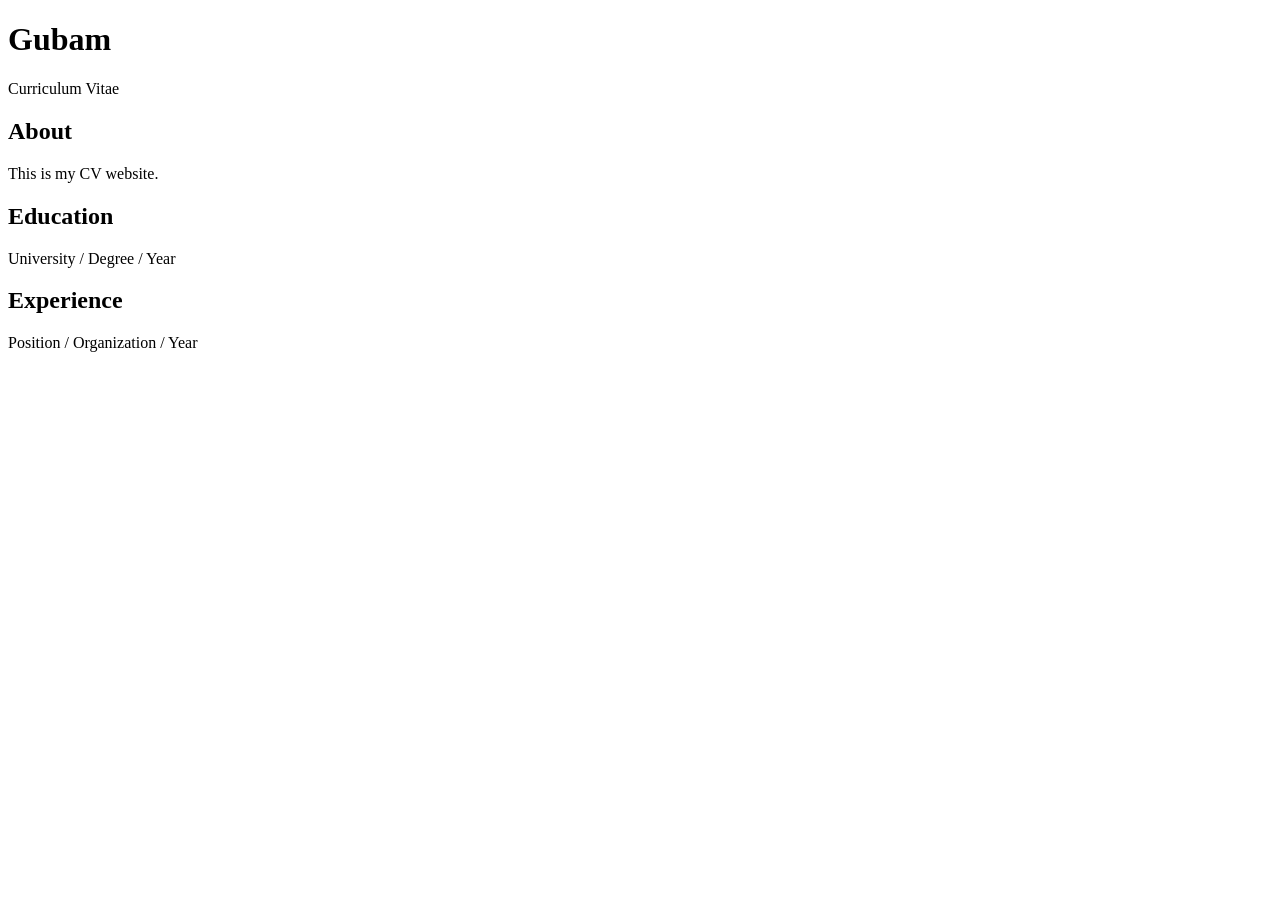
==== index.html @ 0b121ba7 "Create index.html" ====
<!DOCTYPE html>
<html lang="en">
<head>
  <meta charset="UTF-8">
  <meta name="viewport" content="width=device-width, initial-scale=1.0">
  <title>Gubam CV</title>
  <link rel="stylesheet" href="style.css">
</head>

<body>
  <main class="container">
    <h1>Gubam</h1>
    <p>Curriculum Vitae</p>

    <h2>About</h2>
    <p>This is my CV website.</p>

    <h2>Education</h2>
    <p>University / Degree / Year</p>

    <h2>Experience</h2>
    <p>Position / Organization / Year</p>
  </main>
</body>
</html>
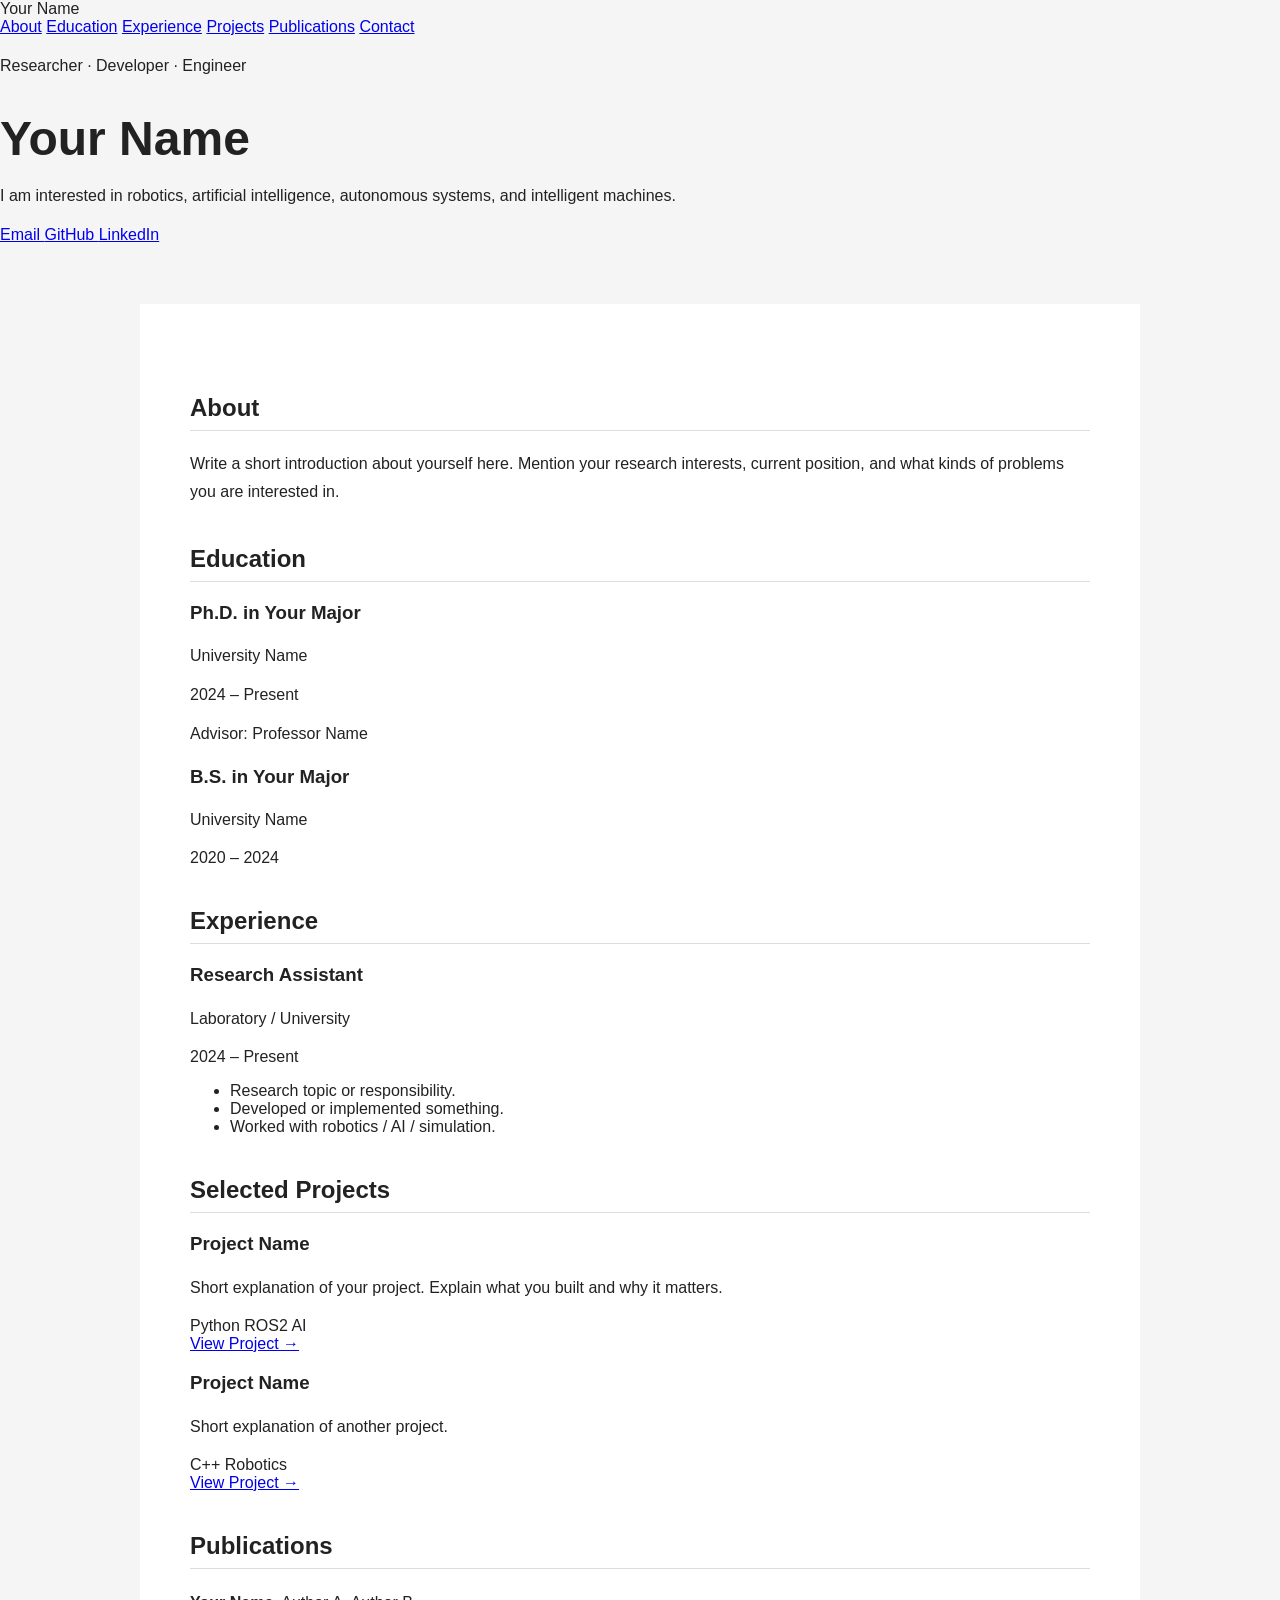
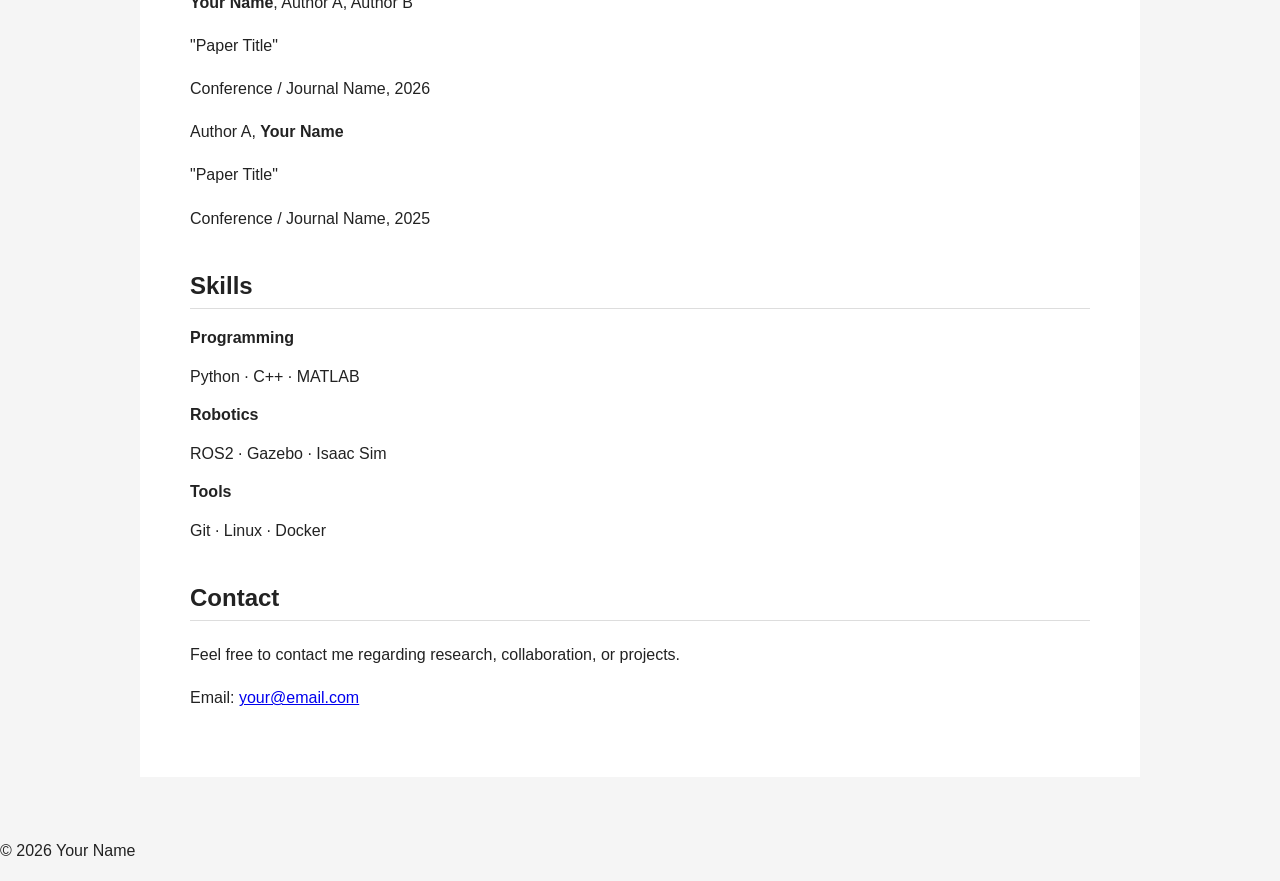
==== commit 0644c868: "Update index.html" ====
--- a/index.html
+++ b/index.html
@@ -3,23 +3,344 @@
 <head>
   <meta charset="UTF-8">
   <meta name="viewport" content="width=device-width, initial-scale=1.0">
-  <title>Gubam CV</title>
+
+  <title>Your Name | CV</title>
+
   <link rel="stylesheet" href="style.css">
 </head>
 
 <body>
+
+  <!-- NAVBAR -->
+  <nav>
+    <div class="nav-container">
+      <div class="logo">Your Name</div>
+
+      <div class="nav-links">
+        <a href="#about">About</a>
+        <a href="#education">Education</a>
+        <a href="#experience">Experience</a>
+        <a href="#projects">Projects</a>
+        <a href="#publications">Publications</a>
+        <a href="#contact">Contact</a>
+      </div>
+    </div>
+  </nav>
+
+
+  <!-- HERO -->
+  <header class="hero">
+
+    <div class="hero-content">
+
+      <p class="subtitle">Researcher · Developer · Engineer</p>
+
+      <h1>Your Name</h1>
+
+      <p class="hero-description">
+        I am interested in robotics, artificial intelligence,
+        autonomous systems, and intelligent machines.
+      </p>
+
+      <div class="hero-buttons">
+
+        <a href="mailto:your@email.com" class="button">
+          Email
+        </a>
+
+        <a href="https://github.com/gubam"
+           target="_blank"
+           class="button secondary">
+          GitHub
+        </a>
+
+        <a href="https://linkedin.com/"
+           target="_blank"
+           class="button secondary">
+          LinkedIn
+        </a>
+
+      </div>
+
+    </div>
+
+  </header>
+
+
   <main class="container">
-    <h1>Gubam</h1>
-    <p>Curriculum Vitae</p>
-
-    <h2>About</h2>
-    <p>This is my CV website.</p>
-
-    <h2>Education</h2>
-    <p>University / Degree / Year</p>
-
-    <h2>Experience</h2>
-    <p>Position / Organization / Year</p>
+
+
+    <!-- ABOUT -->
+    <section id="about">
+
+      <h2>About</h2>
+
+      <p>
+        Write a short introduction about yourself here.
+        Mention your research interests, current position,
+        and what kinds of problems you are interested in.
+      </p>
+
+    </section>
+
+
+
+    <!-- EDUCATION -->
+    <section id="education">
+
+      <h2>Education</h2>
+
+      <div class="item">
+
+        <div class="item-header">
+
+          <div>
+            <h3>Ph.D. in Your Major</h3>
+            <p class="institution">
+              University Name
+            </p>
+          </div>
+
+          <span class="date">
+            2024 – Present
+          </span>
+
+        </div>
+
+        <p>
+          Advisor: Professor Name
+        </p>
+
+      </div>
+
+
+      <div class="item">
+
+        <div class="item-header">
+
+          <div>
+            <h3>B.S. in Your Major</h3>
+            <p class="institution">
+              University Name
+            </p>
+          </div>
+
+          <span class="date">
+            2020 – 2024
+          </span>
+
+        </div>
+
+      </div>
+
+    </section>
+
+
+
+    <!-- EXPERIENCE -->
+    <section id="experience">
+
+      <h2>Experience</h2>
+
+      <div class="item">
+
+        <div class="item-header">
+
+          <div>
+            <h3>Research Assistant</h3>
+
+            <p class="institution">
+              Laboratory / University
+            </p>
+          </div>
+
+          <span class="date">
+            2024 – Present
+          </span>
+
+        </div>
+
+        <ul>
+          <li>
+            Research topic or responsibility.
+          </li>
+
+          <li>
+            Developed or implemented something.
+          </li>
+
+          <li>
+            Worked with robotics / AI / simulation.
+          </li>
+        </ul>
+
+      </div>
+
+    </section>
+
+
+
+    <!-- PROJECTS -->
+    <section id="projects">
+
+      <h2>Selected Projects</h2>
+
+
+      <div class="project-grid">
+
+        <div class="project-card">
+
+          <h3>Project Name</h3>
+
+          <p>
+            Short explanation of your project.
+            Explain what you built and why it matters.
+          </p>
+
+          <div class="tags">
+            <span>Python</span>
+            <span>ROS2</span>
+            <span>AI</span>
+          </div>
+
+          <a href="#">
+            View Project →
+          </a>
+
+        </div>
+
+
+
+        <div class="project-card">
+
+          <h3>Project Name</h3>
+
+          <p>
+            Short explanation of another project.
+          </p>
+
+          <div class="tags">
+            <span>C++</span>
+            <span>Robotics</span>
+          </div>
+
+          <a href="#">
+            View Project →
+          </a>
+
+        </div>
+
+      </div>
+
+    </section>
+
+
+
+    <!-- PUBLICATIONS -->
+    <section id="publications">
+
+      <h2>Publications</h2>
+
+
+      <div class="publication">
+
+        <p>
+          <strong>Your Name</strong>,
+          Author A, Author B
+        </p>
+
+        <p>
+          "Paper Title"
+        </p>
+
+        <p class="publication-info">
+          Conference / Journal Name, 2026
+        </p>
+
+      </div>
+
+
+      <div class="publication">
+
+        <p>
+          Author A,
+          <strong>Your Name</strong>
+        </p>
+
+        <p>
+          "Paper Title"
+        </p>
+
+        <p class="publication-info">
+          Conference / Journal Name, 2025
+        </p>
+
+      </div>
+
+    </section>
+
+
+
+    <!-- SKILLS -->
+    <section id="skills">
+
+      <h2>Skills</h2>
+
+      <div class="skills">
+
+        <div>
+          <strong>Programming</strong>
+          <p>Python · C++ · MATLAB</p>
+        </div>
+
+        <div>
+          <strong>Robotics</strong>
+          <p>ROS2 · Gazebo · Isaac Sim</p>
+        </div>
+
+        <div>
+          <strong>Tools</strong>
+          <p>Git · Linux · Docker</p>
+        </div>
+
+      </div>
+
+    </section>
+
+
+
+    <!-- CONTACT -->
+    <section id="contact">
+
+      <h2>Contact</h2>
+
+      <p>
+        Feel free to contact me regarding research,
+        collaboration, or projects.
+      </p>
+
+      <p>
+        Email:
+        <a href="mailto:your@email.com">
+          your@email.com
+        </a>
+      </p>
+
+    </section>
+
+
   </main>
+
+
+
+  <footer>
+
+    <p>
+      © 2026 Your Name
+    </p>
+
+  </footer>
+
+
 </body>
 </html>
--- a/style.css
+++ b/style.css
@@ -0,0 +1,28 @@
+body {
+  margin: 0;
+  font-family: Arial, sans-serif;
+  background: #f5f5f5;
+  color: #222;
+}
+
+.container {
+  max-width: 900px;
+  margin: 60px auto;
+  padding: 50px;
+  background: white;
+}
+
+h1 {
+  font-size: 48px;
+  margin-bottom: 5px;
+}
+
+h2 {
+  margin-top: 40px;
+  padding-bottom: 8px;
+  border-bottom: 1px solid #ddd;
+}
+
+p {
+  line-height: 1.7;
+}
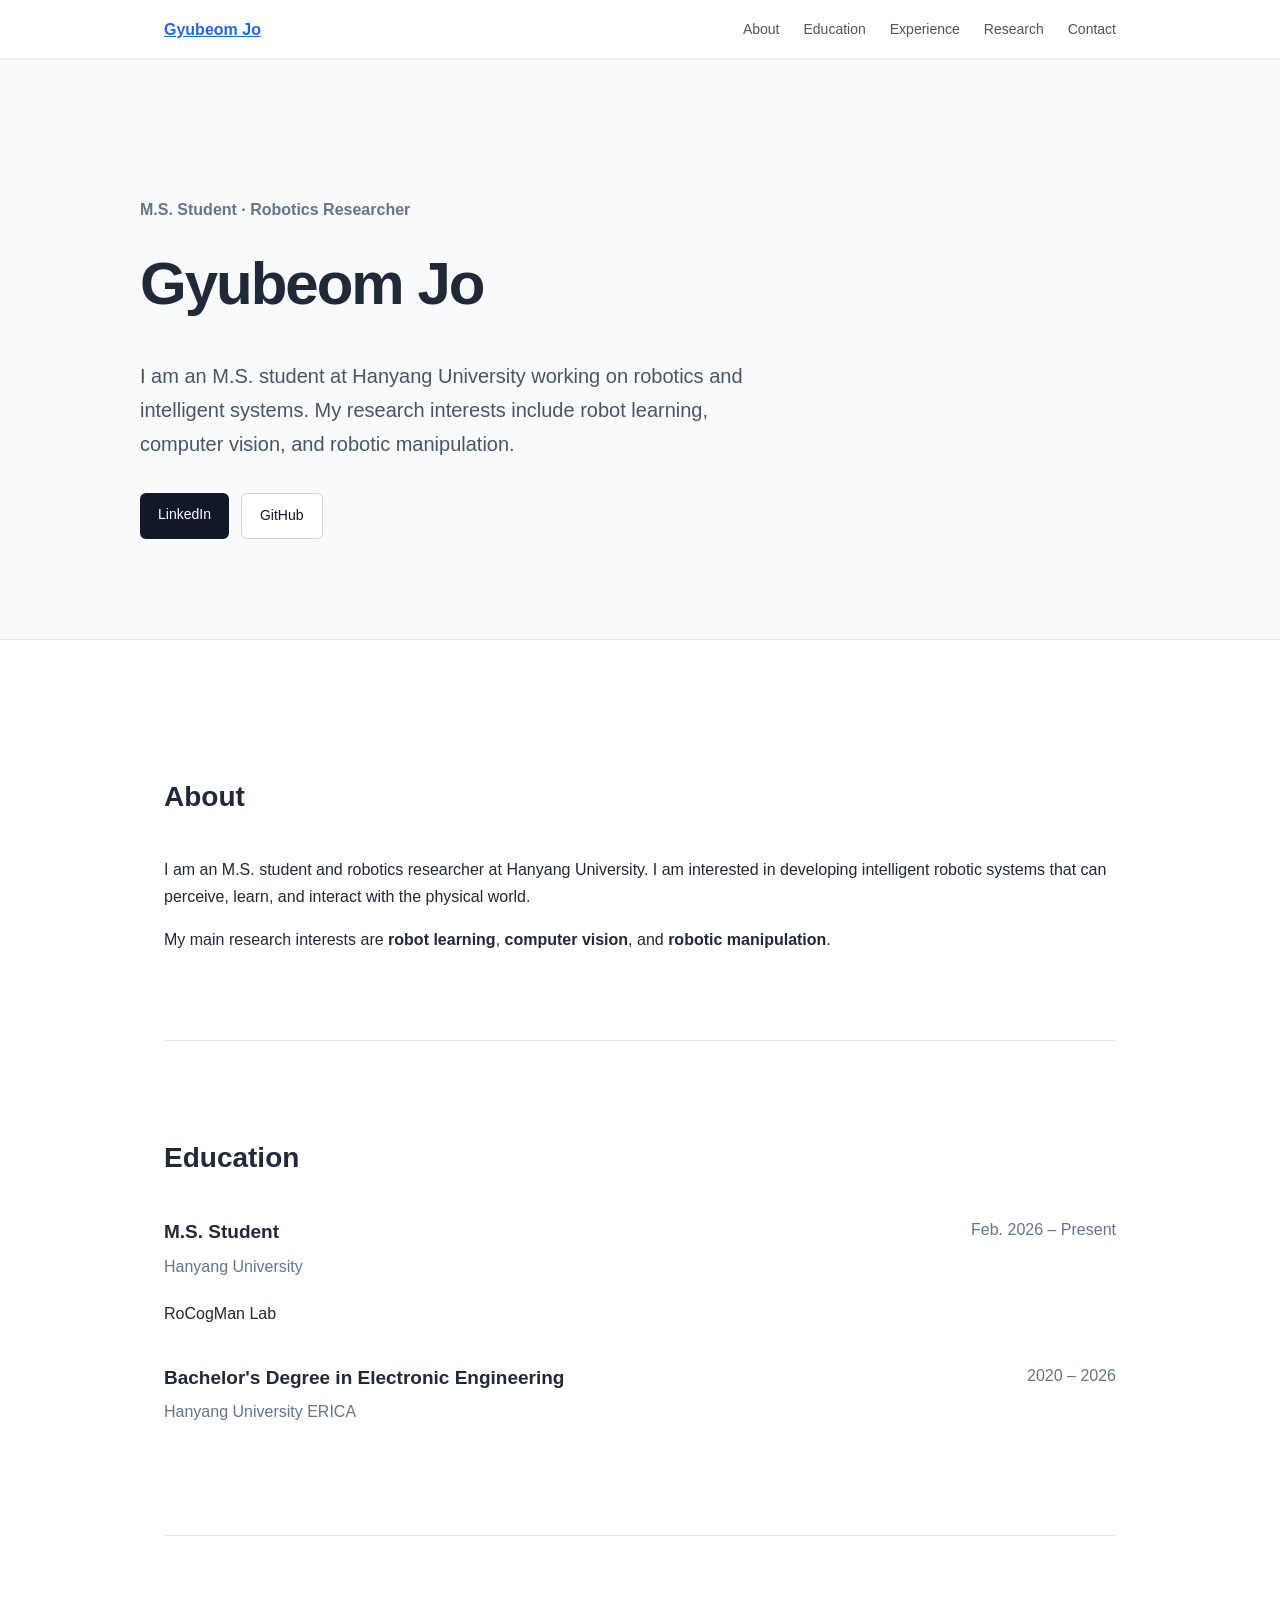
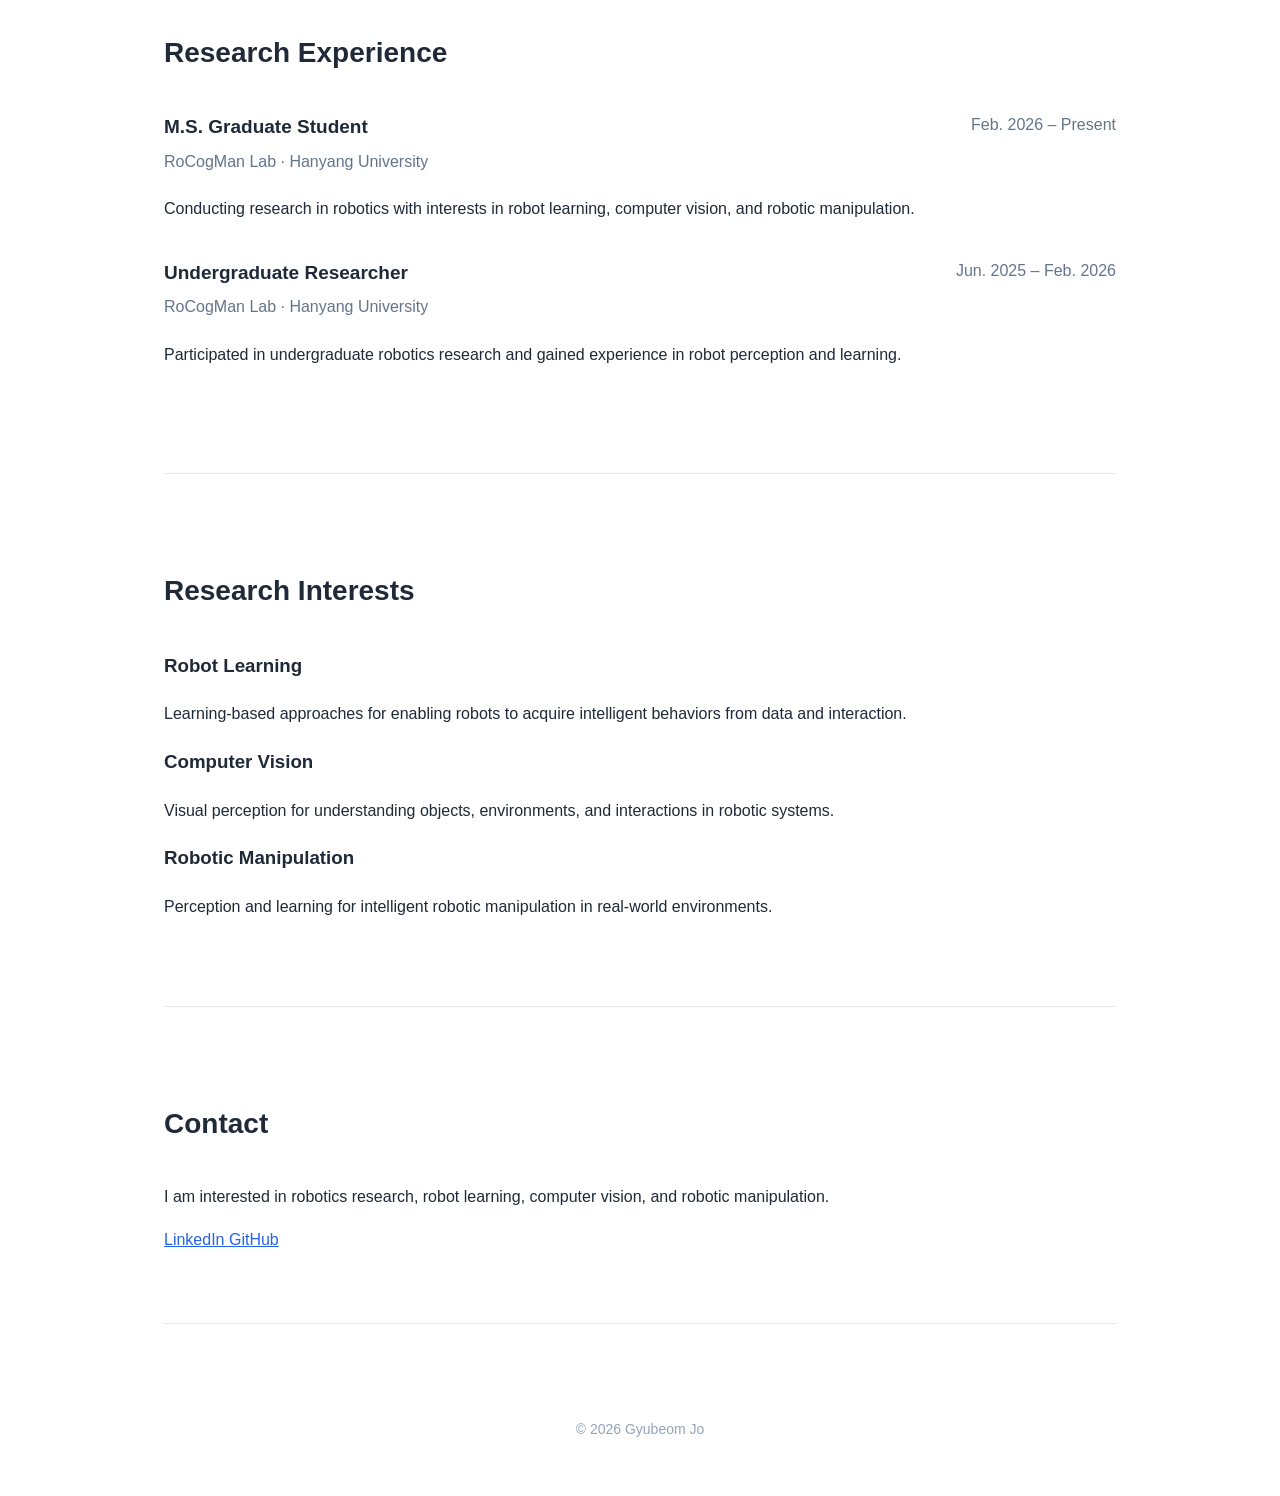
==== commit 6dd2d7a7: "Update index.html" ====
--- a/index.html
+++ b/index.html
@@ -4,327 +4,295 @@
   <meta charset="UTF-8">
   <meta name="viewport" content="width=device-width, initial-scale=1.0">
 
-  <title>Your Name | CV</title>
+  <title>Gyubeom Jo | Robotics Researcher</title>
+
+  <meta
+    name="description"
+    content="Gyubeom Jo - M.S. student and robotics researcher at Hanyang University. Research interests include robot learning, computer vision, and manipulation."
+  >
 
   <link rel="stylesheet" href="style.css">
 </head>
 
 <body>
 
-  <!-- NAVBAR -->
+  <!-- Navigation -->
   <nav>
     <div class="nav-container">
-      <div class="logo">Your Name</div>
+
+      <a class="logo" href="#">Gyubeom Jo</a>
 
       <div class="nav-links">
         <a href="#about">About</a>
         <a href="#education">Education</a>
         <a href="#experience">Experience</a>
-        <a href="#projects">Projects</a>
-        <a href="#publications">Publications</a>
+        <a href="#research">Research</a>
         <a href="#contact">Contact</a>
       </div>
+
     </div>
   </nav>
 
 
-  <!-- HERO -->
+  <!-- Hero -->
   <header class="hero">
 
     <div class="hero-content">
 
-      <p class="subtitle">Researcher · Developer · Engineer</p>
-
-      <h1>Your Name</h1>
+      <p class="subtitle">
+        M.S. Student · Robotics Researcher
+      </p>
+
+      <h1>Gyubeom Jo</h1>
 
       <p class="hero-description">
-        I am interested in robotics, artificial intelligence,
-        autonomous systems, and intelligent machines.
+        I am an M.S. student at Hanyang University
+        working on robotics and intelligent systems.
+        My research interests include robot learning,
+        computer vision, and robotic manipulation.
       </p>
 
       <div class="hero-buttons">
 
-        <a href="mailto:your@email.com" class="button">
-          Email
+        <a
+          href="https://www.linkedin.com/in/gyubeom-jo-557770318/"
+          target="_blank"
+          rel="noopener noreferrer"
+          class="button"
+        >
+          LinkedIn
         </a>
 
-        <a href="https://github.com/gubam"
-           target="_blank"
-           class="button secondary">
+        <a
+          href="https://github.com/gubam"
+          target="_blank"
+          rel="noopener noreferrer"
+          class="button secondary"
+        >
           GitHub
         </a>
 
-        <a href="https://linkedin.com/"
-           target="_blank"
-           class="button secondary">
+      </div>
+
+    </div>
+
+  </header>
+
+
+  <main class="container">
+
+
+    <!-- About -->
+    <section id="about">
+
+      <h2>About</h2>
+
+      <p>
+        I am an M.S. student and robotics researcher at
+        Hanyang University.
+        I am interested in developing intelligent robotic systems
+        that can perceive, learn, and interact with the physical world.
+      </p>
+
+      <p>
+        My main research interests are
+        <strong>robot learning</strong>,
+        <strong>computer vision</strong>, and
+        <strong>robotic manipulation</strong>.
+      </p>
+
+    </section>
+
+
+
+    <!-- Education -->
+    <section id="education">
+
+      <h2>Education</h2>
+
+
+      <div class="item">
+
+        <div class="item-header">
+
+          <div>
+            <h3>M.S. Student</h3>
+
+            <p class="institution">
+              Hanyang University
+            </p>
+          </div>
+
+          <span class="date">
+            Feb. 2026 – Present
+          </span>
+
+        </div>
+
+        <p>
+          RoCogMan Lab
+        </p>
+
+      </div>
+
+
+      <div class="item">
+
+        <div class="item-header">
+
+          <div>
+            <h3>Bachelor's Degree in Electronic Engineering</h3>
+
+            <p class="institution">
+              Hanyang University ERICA
+            </p>
+          </div>
+
+          <span class="date">
+            2020 – 2026
+          </span>
+
+        </div>
+
+      </div>
+
+    </section>
+
+
+
+    <!-- Experience -->
+    <section id="experience">
+
+      <h2>Research Experience</h2>
+
+
+      <div class="item">
+
+        <div class="item-header">
+
+          <div>
+            <h3>M.S. Graduate Student</h3>
+
+            <p class="institution">
+              RoCogMan Lab · Hanyang University
+            </p>
+          </div>
+
+          <span class="date">
+            Feb. 2026 – Present
+          </span>
+
+        </div>
+
+        <p>
+          Conducting research in robotics with interests in
+          robot learning, computer vision, and robotic manipulation.
+        </p>
+
+      </div>
+
+
+      <div class="item">
+
+        <div class="item-header">
+
+          <div>
+            <h3>Undergraduate Researcher</h3>
+
+            <p class="institution">
+              RoCogMan Lab · Hanyang University
+            </p>
+          </div>
+
+          <span class="date">
+            Jun. 2025 – Feb. 2026
+          </span>
+
+        </div>
+
+        <p>
+          Participated in undergraduate robotics research
+          and gained experience in robot perception and learning.
+        </p>
+
+      </div>
+
+    </section>
+
+
+
+    <!-- Research Interests -->
+    <section id="research">
+
+      <h2>Research Interests</h2>
+
+      <div class="interest-grid">
+
+        <div class="interest-card">
+          <h3>Robot Learning</h3>
+
+          <p>
+            Learning-based approaches for enabling robots
+            to acquire intelligent behaviors from data and interaction.
+          </p>
+        </div>
+
+
+        <div class="interest-card">
+          <h3>Computer Vision</h3>
+
+          <p>
+            Visual perception for understanding objects,
+            environments, and interactions in robotic systems.
+          </p>
+        </div>
+
+
+        <div class="interest-card">
+          <h3>Robotic Manipulation</h3>
+
+          <p>
+            Perception and learning for intelligent
+            robotic manipulation in real-world environments.
+          </p>
+        </div>
+
+      </div>
+
+    </section>
+
+
+
+    <!-- Contact -->
+    <section id="contact">
+
+      <h2>Contact</h2>
+
+      <p>
+        I am interested in robotics research,
+        robot learning, computer vision,
+        and robotic manipulation.
+      </p>
+
+      <div class="contact-links">
+
+        <a
+          href="https://www.linkedin.com/in/gyubeom-jo-557770318/"
+          target="_blank"
+          rel="noopener noreferrer"
+        >
           LinkedIn
         </a>
 
-      </div>
-
-    </div>
-
-  </header>
-
-
-  <main class="container">
-
-
-    <!-- ABOUT -->
-    <section id="about">
-
-      <h2>About</h2>
-
-      <p>
-        Write a short introduction about yourself here.
-        Mention your research interests, current position,
-        and what kinds of problems you are interested in.
-      </p>
-
-    </section>
-
-
-
-    <!-- EDUCATION -->
-    <section id="education">
-
-      <h2>Education</h2>
-
-      <div class="item">
-
-        <div class="item-header">
-
-          <div>
-            <h3>Ph.D. in Your Major</h3>
-            <p class="institution">
-              University Name
-            </p>
-          </div>
-
-          <span class="date">
-            2024 – Present
-          </span>
-
-        </div>
-
-        <p>
-          Advisor: Professor Name
-        </p>
-
-      </div>
-
-
-      <div class="item">
-
-        <div class="item-header">
-
-          <div>
-            <h3>B.S. in Your Major</h3>
-            <p class="institution">
-              University Name
-            </p>
-          </div>
-
-          <span class="date">
-            2020 – 2024
-          </span>
-
-        </div>
-
-      </div>
-
-    </section>
-
-
-
-    <!-- EXPERIENCE -->
-    <section id="experience">
-
-      <h2>Experience</h2>
-
-      <div class="item">
-
-        <div class="item-header">
-
-          <div>
-            <h3>Research Assistant</h3>
-
-            <p class="institution">
-              Laboratory / University
-            </p>
-          </div>
-
-          <span class="date">
-            2024 – Present
-          </span>
-
-        </div>
-
-        <ul>
-          <li>
-            Research topic or responsibility.
-          </li>
-
-          <li>
-            Developed or implemented something.
-          </li>
-
-          <li>
-            Worked with robotics / AI / simulation.
-          </li>
-        </ul>
-
-      </div>
-
-    </section>
-
-
-
-    <!-- PROJECTS -->
-    <section id="projects">
-
-      <h2>Selected Projects</h2>
-
-
-      <div class="project-grid">
-
-        <div class="project-card">
-
-          <h3>Project Name</h3>
-
-          <p>
-            Short explanation of your project.
-            Explain what you built and why it matters.
-          </p>
-
-          <div class="tags">
-            <span>Python</span>
-            <span>ROS2</span>
-            <span>AI</span>
-          </div>
-
-          <a href="#">
-            View Project →
-          </a>
-
-        </div>
-
-
-
-        <div class="project-card">
-
-          <h3>Project Name</h3>
-
-          <p>
-            Short explanation of another project.
-          </p>
-
-          <div class="tags">
-            <span>C++</span>
-            <span>Robotics</span>
-          </div>
-
-          <a href="#">
-            View Project →
-          </a>
-
-        </div>
-
-      </div>
-
-    </section>
-
-
-
-    <!-- PUBLICATIONS -->
-    <section id="publications">
-
-      <h2>Publications</h2>
-
-
-      <div class="publication">
-
-        <p>
-          <strong>Your Name</strong>,
-          Author A, Author B
-        </p>
-
-        <p>
-          "Paper Title"
-        </p>
-
-        <p class="publication-info">
-          Conference / Journal Name, 2026
-        </p>
-
-      </div>
-
-
-      <div class="publication">
-
-        <p>
-          Author A,
-          <strong>Your Name</strong>
-        </p>
-
-        <p>
-          "Paper Title"
-        </p>
-
-        <p class="publication-info">
-          Conference / Journal Name, 2025
-        </p>
-
-      </div>
-
-    </section>
-
-
-
-    <!-- SKILLS -->
-    <section id="skills">
-
-      <h2>Skills</h2>
-
-      <div class="skills">
-
-        <div>
-          <strong>Programming</strong>
-          <p>Python · C++ · MATLAB</p>
-        </div>
-
-        <div>
-          <strong>Robotics</strong>
-          <p>ROS2 · Gazebo · Isaac Sim</p>
-        </div>
-
-        <div>
-          <strong>Tools</strong>
-          <p>Git · Linux · Docker</p>
-        </div>
-
-      </div>
-
-    </section>
-
-
-
-    <!-- CONTACT -->
-    <section id="contact">
-
-      <h2>Contact</h2>
-
-      <p>
-        Feel free to contact me regarding research,
-        collaboration, or projects.
-      </p>
-
-      <p>
-        Email:
-        <a href="mailto:your@email.com">
-          your@email.com
+        <a
+          href="https://github.com/gubam"
+          target="_blank"
+          rel="noopener noreferrer"
+        >
+          GitHub
         </a>
-      </p>
+
+      </div>
 
     </section>
 
@@ -336,7 +304,7 @@
   <footer>
 
     <p>
-      © 2026 Your Name
+      © 2026 Gyubeom Jo
     </p>
 
   </footer>
--- a/style.css
+++ b/style.css
@@ -1,28 +1,349 @@
+* {
+  box-sizing: border-box;
+}
+
+html {
+  scroll-behavior: smooth;
+}
+
 body {
   margin: 0;
-  font-family: Arial, sans-serif;
-  background: #f5f5f5;
-  color: #222;
-}
+
+  font-family:
+    -apple-system,
+    BlinkMacSystemFont,
+    "Segoe UI",
+    Roboto,
+    Helvetica,
+    Arial,
+    sans-serif;
+
+  color: #1f2937;
+  background: #ffffff;
+
+  line-height: 1.7;
+}
+
+
+/* NAV */
+
+nav {
+  position: sticky;
+  top: 0;
+
+  background: rgba(255,255,255,0.95);
+
+  border-bottom: 1px solid #e5e7eb;
+
+  backdrop-filter: blur(10px);
+
+  z-index: 100;
+}
+
+.nav-container {
+  max-width: 1000px;
+
+  margin: auto;
+
+  padding: 16px 24px;
+
+  display: flex;
+
+  justify-content: space-between;
+
+  align-items: center;
+}
+
+.logo {
+  font-weight: 700;
+}
+
+.nav-links {
+  display: flex;
+  gap: 24px;
+}
+
+.nav-links a {
+  text-decoration: none;
+
+  color: #4b5563;
+
+  font-size: 14px;
+}
+
+.nav-links a:hover {
+  color: #000;
+}
+
+
+/* HERO */
+
+.hero {
+  padding: 120px 24px 100px;
+
+  background: #f8fafc;
+
+  border-bottom: 1px solid #e5e7eb;
+}
+
+.hero-content {
+  max-width: 1000px;
+
+  margin: auto;
+}
+
+.subtitle {
+  color: #64748b;
+
+  font-weight: 600;
+
+  margin-bottom: 10px;
+}
+
+.hero h1 {
+  font-size: 60px;
+
+  margin: 0;
+
+  letter-spacing: -2px;
+}
+
+.hero-description {
+  max-width: 650px;
+
+  margin-top: 24px;
+
+  font-size: 20px;
+
+  color: #475569;
+}
+
+.hero-buttons {
+  margin-top: 32px;
+
+  display: flex;
+
+  gap: 12px;
+}
+
+
+/* BUTTON */
+
+.button {
+  display: inline-block;
+
+  padding: 10px 18px;
+
+  background: #111827;
+
+  color: white;
+
+  text-decoration: none;
+
+  border-radius: 6px;
+
+  font-size: 14px;
+}
+
+.button.secondary {
+  background: white;
+
+  color: #111827;
+
+  border: 1px solid #d1d5db;
+}
+
+.button:hover {
+  opacity: 0.8;
+}
+
+
+/* MAIN */
 
 .container {
-  max-width: 900px;
-  margin: 60px auto;
-  padding: 50px;
-  background: white;
-}
-
-h1 {
-  font-size: 48px;
-  margin-bottom: 5px;
-}
-
-h2 {
-  margin-top: 40px;
-  padding-bottom: 8px;
-  border-bottom: 1px solid #ddd;
-}
-
-p {
-  line-height: 1.7;
-}
+  max-width: 1000px;
+
+  margin: auto;
+
+  padding: 40px 24px;
+}
+
+section {
+  padding: 70px 0;
+
+  border-bottom: 1px solid #e5e7eb;
+}
+
+section h2 {
+  font-size: 28px;
+
+  margin-bottom: 35px;
+}
+
+
+/* EDUCATION / EXPERIENCE */
+
+.item {
+  margin-bottom: 35px;
+}
+
+.item-header {
+  display: flex;
+
+  justify-content: space-between;
+
+  gap: 30px;
+}
+
+.item h3 {
+  margin: 0;
+
+  font-size: 19px;
+}
+
+.institution {
+  margin: 4px 0;
+
+  color: #64748b;
+}
+
+.date {
+  color: #64748b;
+
+  white-space: nowrap;
+}
+
+
+/* PROJECT */
+
+.project-grid {
+  display: grid;
+
+  grid-template-columns:
+    repeat(2, 1fr);
+
+  gap: 24px;
+}
+
+.project-card {
+  padding: 24px;
+
+  border: 1px solid #e5e7eb;
+
+  border-radius: 10px;
+}
+
+.project-card h3 {
+  margin-top: 0;
+}
+
+.project-card a {
+  text-decoration: none;
+
+  font-weight: 600;
+
+  color: #2563eb;
+}
+
+.tags {
+  margin: 20px 0;
+}
+
+.tags span {
+  display: inline-block;
+
+  margin-right: 6px;
+  margin-bottom: 6px;
+
+  background: #f1f5f9;
+
+  padding: 4px 10px;
+
+  border-radius: 5px;
+
+  font-size: 13px;
+}
+
+
+/* PUBLICATION */
+
+.publication {
+  margin-bottom: 30px;
+}
+
+.publication p {
+  margin: 5px 0;
+}
+
+.publication-info {
+  color: #64748b;
+}
+
+
+/* SKILLS */
+
+.skills {
+  display: grid;
+
+  grid-template-columns:
+    repeat(3, 1fr);
+
+  gap: 30px;
+}
+
+
+/* LINKS */
+
+a {
+  color: #2563eb;
+}
+
+
+/* FOOTER */
+
+footer {
+  text-align: center;
+
+  padding: 40px;
+
+  color: #94a3b8;
+
+  font-size: 14px;
+}
+
+
+/* MOBILE */
+
+@media (max-width: 700px) {
+
+  .nav-links {
+    display: none;
+  }
+
+  .hero {
+    padding-top: 80px;
+  }
+
+  .hero h1 {
+    font-size: 42px;
+  }
+
+  .hero-description {
+    font-size: 18px;
+  }
+
+  .item-header {
+    flex-direction: column;
+
+    gap: 5px;
+  }
+
+  .project-grid {
+    grid-template-columns: 1fr;
+  }
+
+  .skills {
+    grid-template-columns: 1fr;
+  }
+
+}
